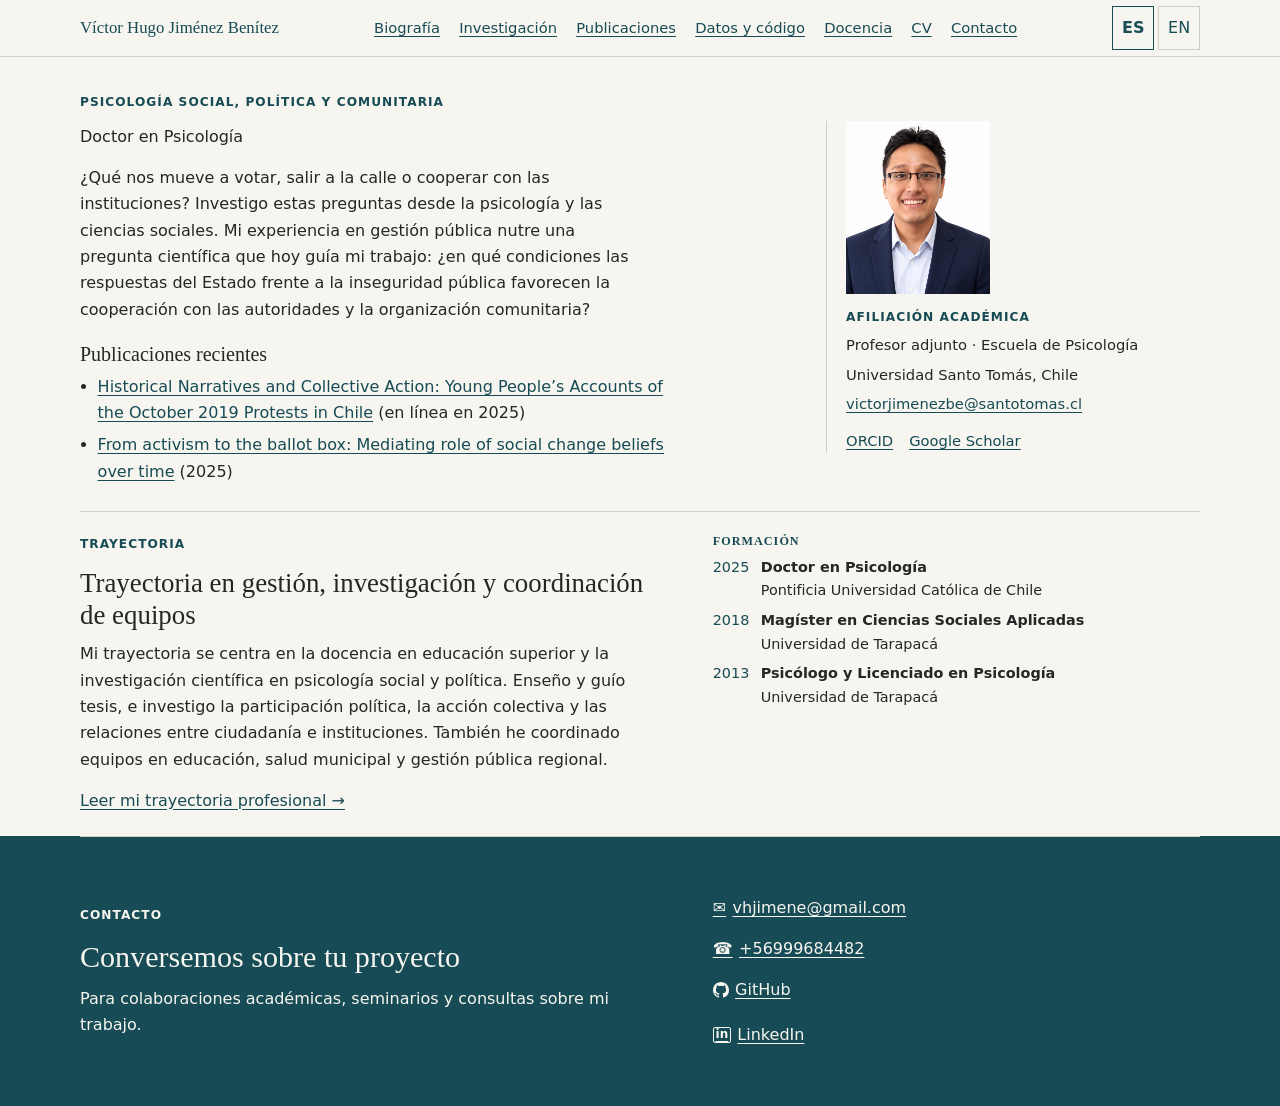
==== index.html @ 8263e939 "Reducir tamaño del título de trayectoria" ====
<!DOCTYPE html>
<html lang="es">

<head>
    <meta charset="UTF-8">

    <meta name="viewport"
        content="width=device-width, initial-scale=1.0">

    <meta name="description"
        content="Portafolio académico de Víctor Hugo Jiménez Benítez, Doctor en Psicología e investigador en Psicología Social, Política y Comunitaria.">

    <meta name="author"
        content="Víctor Hugo Jiménez Benítez">

    <meta name="keywords"
        content="psicología social, psicología política, psicología comunitaria, cambio social, acción colectiva, participación política, bienestar, métodos mixtos">

    <title>
        Víctor Hugo Jiménez Benítez | Portafolio académico
    </title>

    <link rel="stylesheet"
        href="styles.css?v=career-title">
</head>


<body class="biography">
<a class="skip" href="#inicio" data-i18n="skip">Saltar al contenido</a>
<header class="site-header">
    <div class="container header-inner">
        <a class="wordmark" href="#inicio">Víctor Hugo Jiménez Benítez</a>
        <button class="menu-toggle" type="button" aria-controls="site-nav" aria-expanded="false" data-i18n="menu">Menú</button>
        <nav id="site-nav" aria-label="Principal">
            <a href="#inicio" data-i18n="biography">Biografía</a>
            <a href="investigacion.html" data-i18n="research">Investigación</a>
            <a href="publicaciones.html" data-i18n="nav-publications">Publicaciones</a>
            <a href="datos.html" data-i18n="data">Datos y código</a>
            <a href="docencia.html" data-i18n="nav-teaching">Docencia</a>
            <a href="CV.pdf" data-i18n="download-cv">CV</a>
            <a href="#contacto" data-i18n="nav-contact">Contacto</a>
        </nav>
        <div class="language" aria-label="Idioma / Language">
            <button type="button" data-lang="es" aria-pressed="true" lang="es">ES</button>
            <button type="button" data-lang="en" aria-pressed="false" lang="en">EN</button>
        </div>
    </div>
</header>
<main>
<section id="inicio" class="hero">
    <div class="container hero-layout">
        <div>
            <h1 class="eyebrow" data-i18n="discipline">Psicología social, política y comunitaria</h1>
            <p data-i18n="education-phd">Doctor en Psicología</p>
            <p class="intro" data-i18n="intro">¿Qué nos mueve a votar, salir a la calle o cooperar con las instituciones? Investigo estas preguntas desde la psicología y las ciencias sociales. Mi experiencia en gestión pública nutre una pregunta científica que hoy guía mi trabajo: ¿en qué condiciones las respuestas del Estado frente a la inseguridad pública favorecen la cooperación con las autoridades y la organización comunitaria?</p>
            <section class="recent-publications" aria-labelledby="recent-title">
                <h2 id="recent-title" data-i18n="recent-publications">Publicaciones recientes</h2>
                <ul>
                    <li><a lang="en" href="https://doi.org/10.1002/casp.70205">Historical Narratives and Collective Action: Young People’s Accounts of the October 2019 Protests in Chile</a> <span data-i18n="first-online-2025">(en línea en 2025)</span></li>
                    <li><a lang="en" href="https://doi.org/10.3389/frsps.2025.1440638">From activism to the ballot box: Mediating role of social change beliefs over time</a> (2025)</li>
                </ul>
            </section>
        </div>
        <aside class="affiliation">
            <img class="profile-portrait" src="fotoprof2.png" alt="Víctor Hugo Jiménez Benítez" width="1146" height="1373">
            <p class="eyebrow" data-i18n="affiliation-label">Afiliación académica</p>
            <p data-i18n="affiliation-detail">Profesor adjunto · Escuela de Psicología</p>
            <p>Universidad Santo Tomás, Chile</p>
            <a class="affiliation-email" href="mailto:victorjimenezbe@santotomas.cl">victorjimenezbe@santotomas.cl</a>
            <ul class="academic-profiles">
                <li><a href="https://orcid.org/0000-0001-7363-8273">ORCID</a></li>
                <li><a href="https://scholar.google.com/citations?user=S_mA-D0AAAAJ">Google Scholar</a></li>
            </ul>
        </aside>
    </div>
</section>
<section id="trayectoria" class="container career-row">
    <div>
        <p class="eyebrow" data-i18n="nav-career">Trayectoria</p>
        <h2 data-i18n="career-heading">Trayectoria en gestión, investigación y coordinación de equipos</h2>
        <p data-i18n="career-summary">Mi trayectoria se centra en la docencia en educación superior y la investigación científica en psicología social y política. Enseño y guío tesis, e investigo la participación política, la acción colectiva y las relaciones entre ciudadanía e instituciones. También he coordinado equipos en educación, salud municipal y gestión pública regional.</p>
        <a href="trayectoria.html" data-i18n="career-more">Leer mi trayectoria profesional →</a>
    </div>
    <div>
        <h3 class="eyebrow" data-i18n="education">Formación</h3>
        <ol class="education-list">
            <li><time datetime="2025">2025</time><div><strong data-i18n="education-phd">Doctor en Psicología</strong><br>Pontificia Universidad Católica de Chile</div></li>
            <li><time datetime="2018">2018</time><div><strong data-i18n="education-ma">Magíster en Ciencias Sociales Aplicadas</strong><br>Universidad de Tarapacá</div></li>
            <li><time datetime="2013">2013</time><div><strong data-i18n="education-ba">Psicólogo y Licenciado en Psicología</strong><br>Universidad de Tarapacá</div></li>
        </ol>
    </div>
</section>
<section id="contacto" class="home-contact">
    <div class="container contact-row">
        <div>
            <p class="eyebrow" data-i18n="nav-contact">Contacto</p>
            <h2 data-i18n="contact-heading">Conversemos sobre tu proyecto</h2>
            <p data-i18n="contact-summary">Para colaboraciones académicas, seminarios y consultas sobre mi trabajo.</p>
        </div>
        <div>
            <p><a class="contact-method" href="mailto:vhjimene@gmail.com"><span aria-hidden="true">✉︎</span> vhjimene@gmail.com</a></p>
            <p><a class="contact-method" href="tel:+56999684482"><span aria-hidden="true">☎︎</span> +56999684482</a></p>
            <p><a class="contact-method" href="https://github.com/vhjimene"><svg aria-hidden="true" width="16" height="16" viewBox="0 0 16 16" fill="currentColor"><path d="M8 0C3.58 0 0 3.58 0 8c0 3.54 2.29 6.53 5.47 7.59.4.07.55-.17.55-.38 0-.19-.01-.82-.01-1.49-2.01.37-2.53-.49-2.69-.94-.09-.23-.48-.94-.82-1.13-.28-.15-.68-.52-.01-.53.63-.01 1.08.58 1.23.82.72 1.21 1.87.87 2.33.66.07-.52.28-.87.51-1.07-1.78-.2-3.64-.89-3.64-3.95 0-.87.31-1.59.82-2.15-.08-.2-.36-1.02.08-2.12 0 0 .67-.21 2.2.82a7.65 7.65 0 0 1 4 0c1.53-1.04 2.2-.82 2.2-.82.44 1.1.16 1.92.08 2.12.51.56.82 1.27.82 2.15 0 3.07-1.87 3.75-3.65 3.95.29.25.54.73.54 1.48 0 1.07-.01 1.93-.01 2.2 0 .21.15.46.55.38A8.01 8.01 0 0 0 16 8c0-4.42-3.58-8-8-8Z"/></svg> GitHub</a></p>
            <p><a class="contact-method" href="https://www.linkedin.com/in/victorjimenezbenitez/"><span class="linkedin-mark" aria-hidden="true">in</span> LinkedIn</a></p>
        </div>
    </div>
</section>
</main>
    <script src="translations.js?v=03b9203"></script>
    <script src="script.js"></script>

</body>

</html>
---- styles.css ----
:root {
    color-scheme: light;
    --paper: #f7f5ef;
    --ink: #232725;
    --accent: #174b55;
    --rule: #cccfc4;
    --serif: Georgia, "Times New Roman", serif;
    --sans: system-ui, sans-serif;
}
*, *::before, *::after { box-sizing: border-box; }
body { margin: 0; background: var(--paper); color: var(--ink); font: 1rem/1.65 var(--sans); }
.container { width: min(70rem, calc(100% - 2.5rem)); margin-inline: auto; }
h1, h2, h3, h4 { font-family: var(--serif); font-weight: 400; line-height: 1.18; margin: 0 0 .6em; }
h1 { font-size: clamp(2.65rem, 6.6vw, 5.35rem); letter-spacing: -.045em; }
h2 { font-size: clamp(1.85rem, 4vw, 2.65rem); }
h3, h4 { font-size: clamp(1.2rem, 2vw, 1.55rem); }
p { margin: 0 0 .9rem; max-width: 70ch; }
a { color: var(--accent); text-underline-offset: .19em; overflow-wrap: anywhere; }
a:hover { text-decoration-thickness: .14em; }
:focus-visible { outline: 2px solid var(--accent); outline-offset: 4px; }
button { font: inherit; color: var(--accent); background: transparent; border: 1px solid var(--rule); cursor: pointer; }
.skip { position: absolute; inset: .5rem auto auto .5rem; transform: translateY(-160%); padding: .5rem; background: var(--paper); }
.skip:focus { transform: none; }
.site-header { border-bottom: 1px solid var(--rule); }
.header-inner { display: flex; align-items: center; justify-content: space-between; gap: 1rem; min-height: 4.25rem; }
.wordmark { font-family: var(--serif); font-size: 1.45rem; text-decoration: none; }
#site-nav { display: flex; flex-wrap: wrap; gap: .45rem 1.2rem; font-size: .92rem; }
.language { display: flex; gap: .25rem; }
.language button, .menu-toggle { padding: .2rem .55rem; min-height: 2.75rem; }
.language [aria-pressed="true"] { border-color: var(--accent); font-weight: 700; }
.menu-toggle { display: none; }
.hero { padding-block: clamp(1.8rem, 4vw, 3.5rem) clamp(1.6rem, 3vw, 2.5rem); }
.hero-layout { display: grid; grid-template-columns: minmax(0, 65fr) minmax(0, 35fr); align-items: start; gap: clamp(1.25rem, 4vw, 3.5rem); }
.eyebrow { color: var(--accent); font-size: .76rem; font-weight: 700; letter-spacing: .085em; text-transform: uppercase; }
.intro { font-size: clamp(1.06rem, 2vw, 1.24rem); max-width: 55ch; }
.actions { display: flex; align-items: center; flex-wrap: wrap; gap: .8rem 1.35rem; margin-top: 1.5rem; }
.primary { background: var(--accent); color: var(--paper); padding: .65rem 1rem; text-decoration: none; }
.primary:hover { text-decoration: underline; }
.affiliation { border-left: 1px solid var(--rule); margin-top: 2.15rem; padding-left: 1.2rem; font-size: .92rem; }
.affiliation p { margin-bottom: .35rem; }
.profile-portrait { display: block; width: min(100%, 9rem); height: auto; margin-bottom: .85rem; }
.affiliation-email { display: inline-block; max-width: 100%; }
.academic-profiles { display: flex; flex-wrap: wrap; gap: .35rem 1rem; list-style: none; margin: .75rem 0 0; padding: 0; }
.selected { border-top: 1px solid var(--rule); padding-block: 1.4rem 1.75rem; }
.selected-layout { display: grid; grid-template-columns: repeat(2, minmax(0, 1fr)); gap: clamp(1.25rem, 3vw, 2.5rem); }
.selected-layout article + article { border-left: 1px solid var(--rule); padding-left: clamp(1.25rem, 3vw, 2.5rem); }
main > section:not(.hero):not(.selected) > .container { border-top: 1px solid var(--rule); padding-block: clamp(2rem, 5vw, 3.6rem); }
.experience-item, .bibliography li { max-width: 46rem; padding-block: 1rem; border-top: 1px solid var(--rule); }
.bibliography { padding-left: 1.3rem; }
.bibliography li { padding-left: .45rem; }
.contact-links { display: flex; flex-wrap: wrap; gap: .6rem 1.25rem; }
.contact-link .icon { display: none; }
.footer { border-top: 1px solid var(--rule); padding-block: 1.25rem; font-size: .85rem; }
.detail { padding-block: 2.5rem; max-width: 48rem; }
.detail h1 { font-size: clamp(2.2rem, 5vw, 4rem); }
.detail .eyebrow, .detail h2 { margin-top: 1.65rem; }
@media (max-width: 50rem) {
    .header-inner { flex-wrap: wrap; padding-block: .55rem; }
    .menu-ready .menu-toggle { display: block; margin-left: auto; }
    #site-nav { order: 1; width: 100%; gap: .35rem 1rem; }
    #site-nav a { display: inline-block; padding-block: .35rem; }
    .menu-ready #site-nav:not(.open) { display: none; }
}
@media (max-width: 43rem) {
    .hero-layout, .selected-layout { grid-template-columns: 1fr; gap: 1.25rem; }
    .affiliation { margin-top: 0; padding-left: .9rem; }
    .selected-layout article + article { border-left: 0; border-top: 1px solid var(--rule); padding: 1.25rem 0 0; }
}

/* Compact biography landing page */
.biography .header-inner { min-height: 3.5rem; }
.wordmark { font-size: 1.05rem; white-space: nowrap; }
.biography .hero { padding-block: clamp(1.6rem, 3vw, 2.75rem) 1.6rem; }
.biography h1 { font-size: clamp(2rem, 3.6vw, 3.4rem); margin-bottom: .35em; }
.biography h2 { font-size: clamp(1.55rem, 2.35vw, 2.2rem); margin-bottom: .35em; }
.biography .intro { font-size: 1rem; }
.biography .actions { margin-top: .85rem; }
.biography .affiliation { margin-top: 1.6rem; }
.career-row, .contact-row { display: grid; grid-template-columns: minmax(0, 1.2fr) minmax(0, 1fr); gap: clamp(1rem, 4vw, 3rem); padding-block: 1.4rem; }
.career-row { border-top: 1px solid var(--rule); }
.career-row h2 { font-size: clamp(1.4rem, 2.1vw, 1.95rem); }
.education-list { list-style: none; padding: 0; margin: 0; font-size: .9rem; }
.education-list li { display: grid; grid-template-columns: 3rem 1fr; margin-bottom: .35rem; }
.education-list time { color: var(--accent); }
.home-contact { background: var(--accent); color: var(--paper); }
.home-contact a, .home-contact .eyebrow { color: var(--paper); }
.home-contact a:focus-visible { outline-color: var(--paper); }
.contact-method { display: inline-flex; align-items: center; gap: .4em; }
.linkedin-mark { border: 1px solid currentColor; border-radius: 2px; padding: 0 .15em; font-size: .75em; font-weight: 700; line-height: 1.15; }
.home-contact .contact-row { align-items: center; }
.home-contact p:last-child, .career-row p:last-child { margin-bottom: 0; }
.research-content > section { padding-block: 1.5rem; border-top: 1px solid var(--rule); }
.research-content > section > .container { width: 100%; }
@media (max-width: 43rem) {
    .career-row, .contact-row { grid-template-columns: 1fr; }
    .biography .affiliation { margin-top: 0; }
}
.biography h1.eyebrow { font-family: var(--sans); font-size: .76rem; font-weight: 700; letter-spacing: .085em; margin-bottom: .9rem; }
.biography .recent-publications { margin-top: 1.25rem; max-width: 60ch; }
.biography .recent-publications h2 { font-size: 1.25rem; }
.recent-publications ul { padding-left: 1.1rem; margin-block: .4rem 0; }
.recent-publications li + li { margin-top: .35rem; }
.career-narrative h1 { margin-top: .65rem; font-size: clamp(1.9rem, 3.6vw, 2.75rem); text-align: left; }
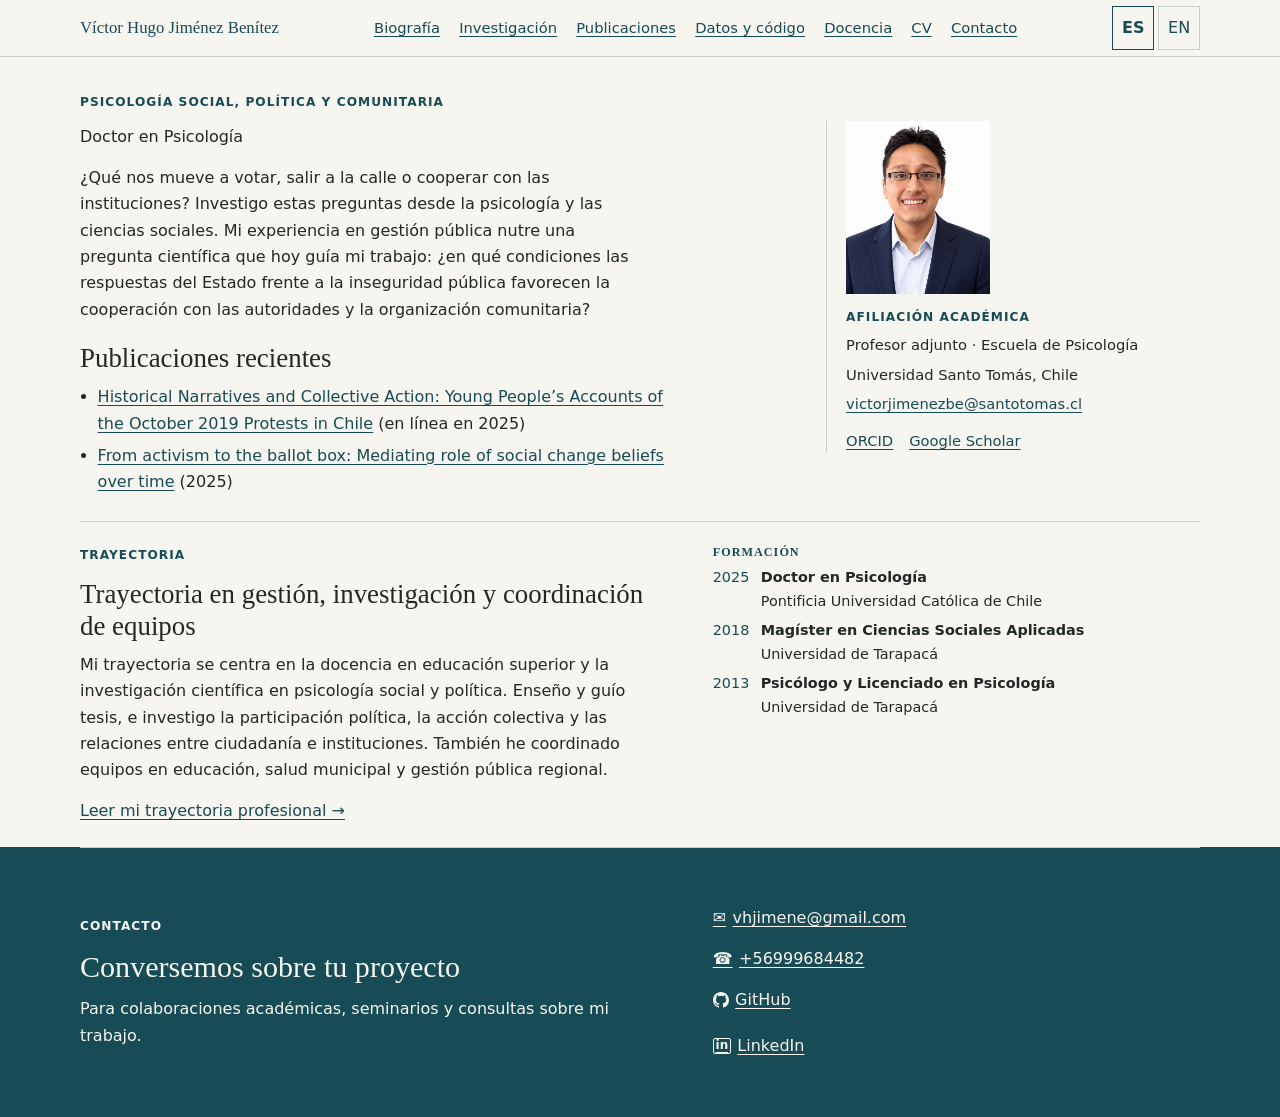
==== commit 72263078: "Igualar tamaños de títulos de portada" ====
--- a/index.html
+++ b/index.html
@@ -21,7 +21,7 @@
     </title>
 
     <link rel="stylesheet"
-        href="styles.css?v=career-title">
+        href="styles.css?v=section-titles">
 </head>
 
 
--- a/styles.css
+++ b/styles.css
@@ -78,7 +78,7 @@
 .biography .affiliation { margin-top: 1.6rem; }
 .career-row, .contact-row { display: grid; grid-template-columns: minmax(0, 1.2fr) minmax(0, 1fr); gap: clamp(1rem, 4vw, 3rem); padding-block: 1.4rem; }
 .career-row { border-top: 1px solid var(--rule); }
-.career-row h2 { font-size: clamp(1.4rem, 2.1vw, 1.95rem); }
+.career-row h2, .biography .recent-publications h2 { font-size: clamp(1.4rem, 2.1vw, 1.95rem); }
 .education-list { list-style: none; padding: 0; margin: 0; font-size: .9rem; }
 .education-list li { display: grid; grid-template-columns: 3rem 1fr; margin-bottom: .35rem; }
 .education-list time { color: var(--accent); }
@@ -97,7 +97,6 @@
 }
 .biography h1.eyebrow { font-family: var(--sans); font-size: .76rem; font-weight: 700; letter-spacing: .085em; margin-bottom: .9rem; }
 .biography .recent-publications { margin-top: 1.25rem; max-width: 60ch; }
-.biography .recent-publications h2 { font-size: 1.25rem; }
 .recent-publications ul { padding-left: 1.1rem; margin-block: .4rem 0; }
 .recent-publications li + li { margin-top: .35rem; }
 .career-narrative h1 { margin-top: .65rem; font-size: clamp(1.9rem, 3.6vw, 2.75rem); text-align: left; }
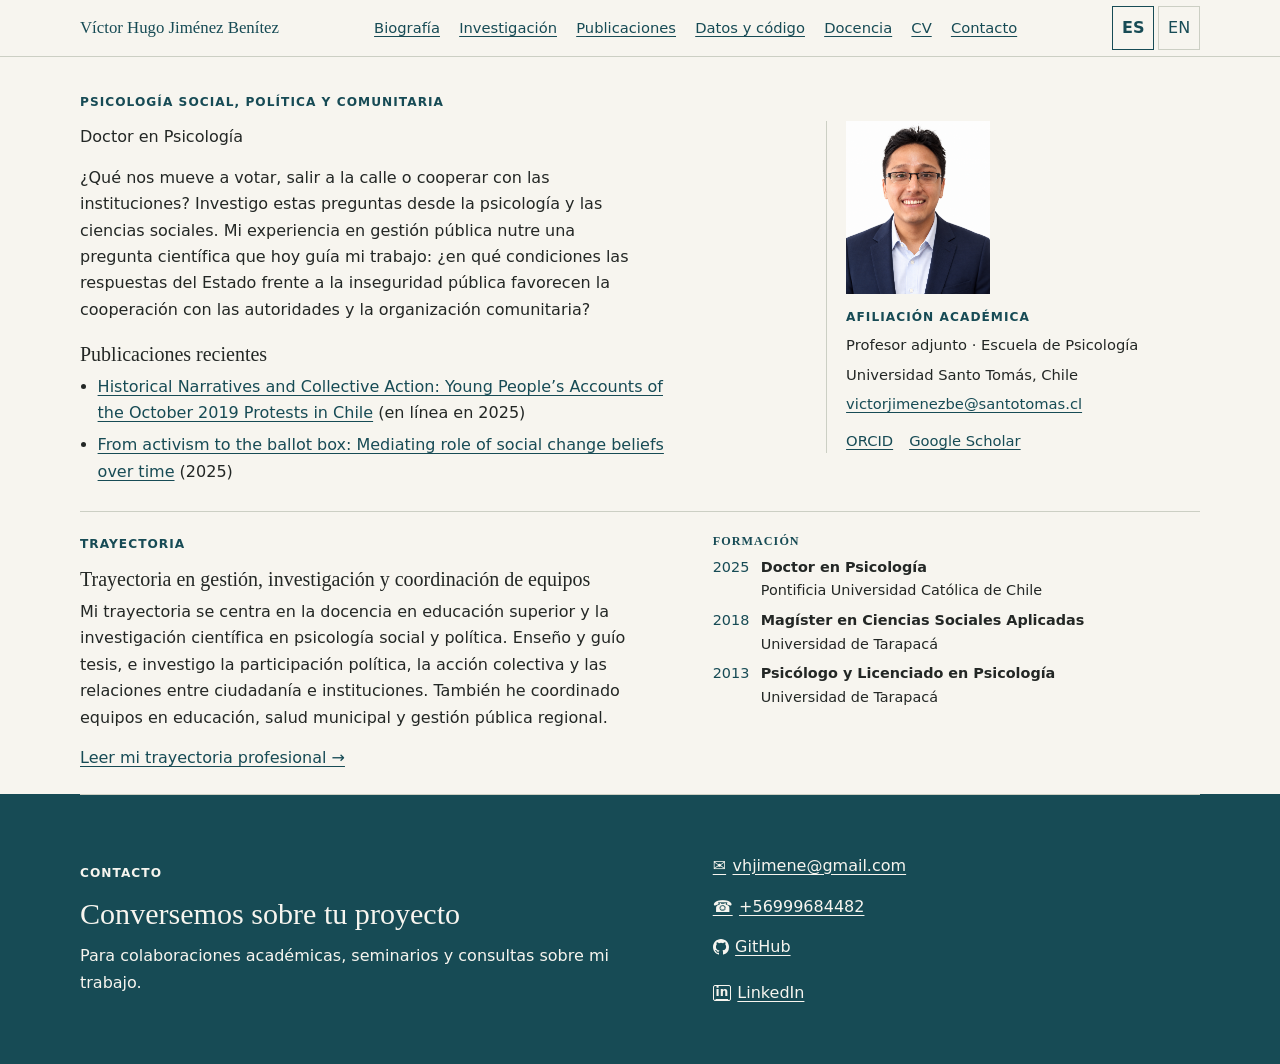
==== commit 3cf88dc4: "Reducir ambos encabezados a 1.25 rem" ====
--- a/index.html
+++ b/index.html
@@ -21,7 +21,7 @@
     </title>
 
     <link rel="stylesheet"
-        href="styles.css?v=section-titles">
+        href="styles.css?v=section-titles-125">
 </head>
 
 
--- a/styles.css
+++ b/styles.css
@@ -78,7 +78,7 @@
 .biography .affiliation { margin-top: 1.6rem; }
 .career-row, .contact-row { display: grid; grid-template-columns: minmax(0, 1.2fr) minmax(0, 1fr); gap: clamp(1rem, 4vw, 3rem); padding-block: 1.4rem; }
 .career-row { border-top: 1px solid var(--rule); }
-.career-row h2, .biography .recent-publications h2 { font-size: clamp(1.4rem, 2.1vw, 1.95rem); }
+.career-row h2, .biography .recent-publications h2 { font-size: 1.25rem; }
 .education-list { list-style: none; padding: 0; margin: 0; font-size: .9rem; }
 .education-list li { display: grid; grid-template-columns: 3rem 1fr; margin-bottom: .35rem; }
 .education-list time { color: var(--accent); }
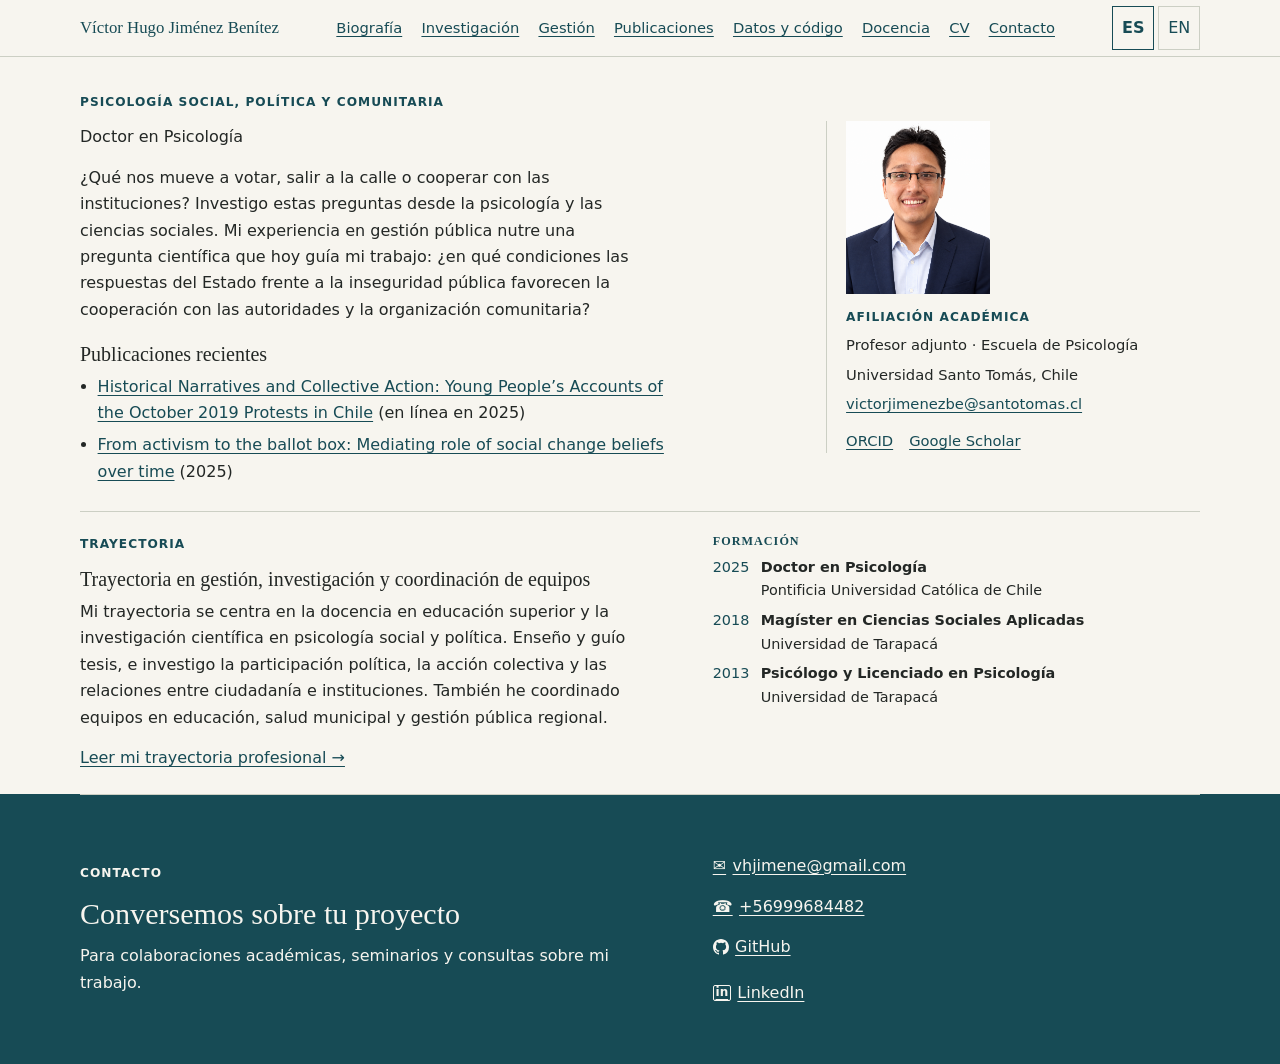
==== commit ed13b649: "Separar gestión e investigación y actualizar contenidos" ====
--- a/index.html
+++ b/index.html
@@ -34,6 +34,7 @@
         <nav id="site-nav" aria-label="Principal">
             <a href="#inicio" data-i18n="biography">Biografía</a>
             <a href="investigacion.html" data-i18n="research">Investigación</a>
+            <a href="gestion.html" data-i18n="nav-management">Gestión</a>
             <a href="publicaciones.html" data-i18n="nav-publications">Publicaciones</a>
             <a href="datos.html" data-i18n="data">Datos y código</a>
             <a href="docencia.html" data-i18n="nav-teaching">Docencia</a>
@@ -106,7 +107,7 @@
     </div>
 </section>
 </main>
-    <script src="translations.js?v=03b9203"></script>
+    <script src="translations.js?v=gestion-20261103"></script>
     <script src="script.js"></script>
 
 </body>
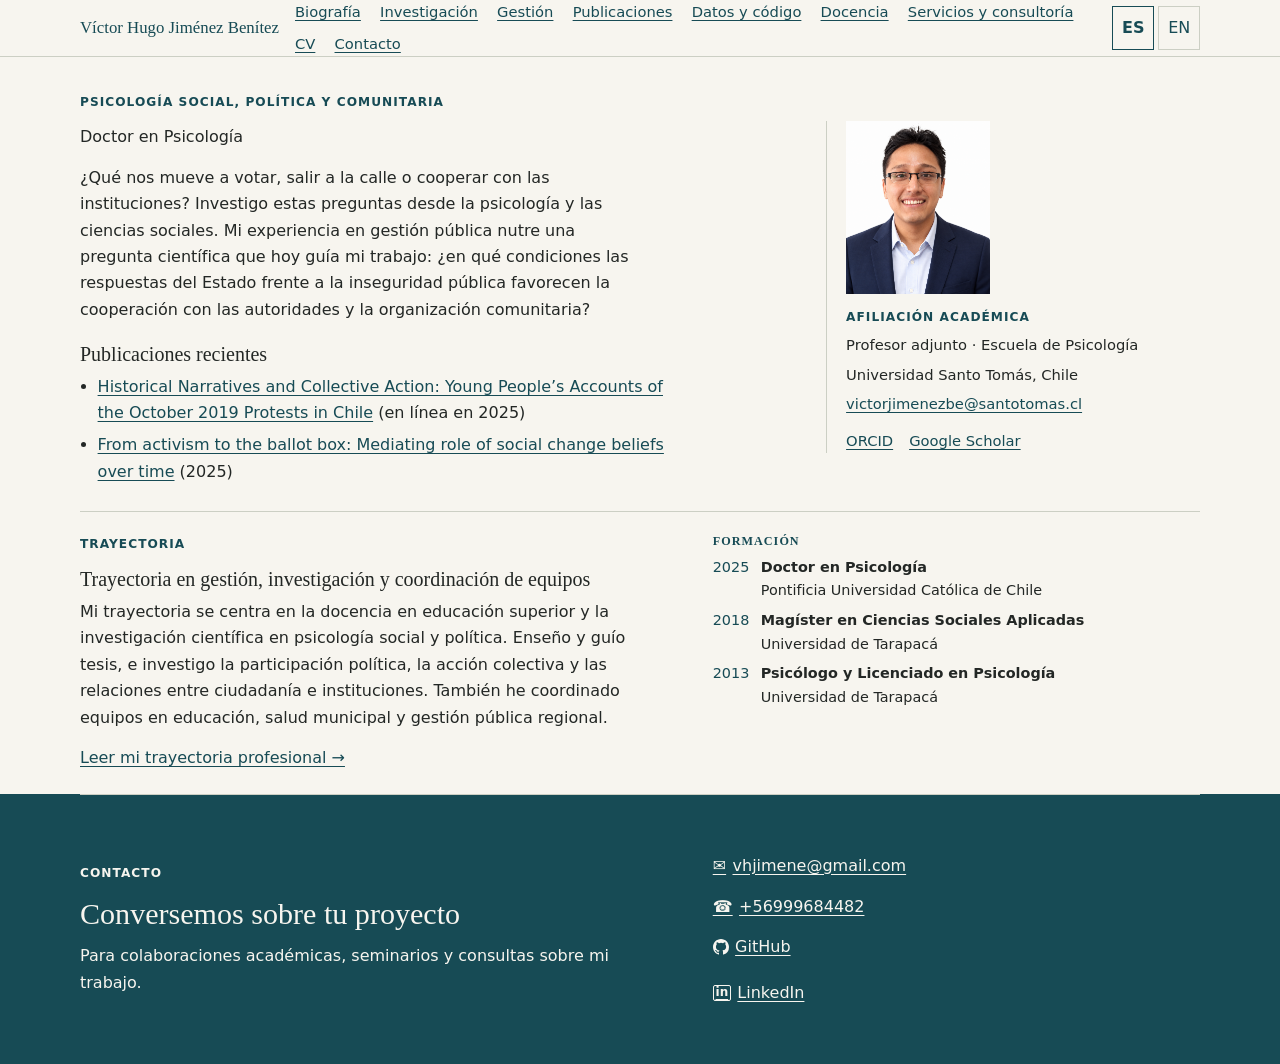
==== commit f2462d61: "Añadir Servicios y consultoría" ====
--- a/index.html
+++ b/index.html
@@ -38,6 +38,7 @@
             <a href="publicaciones.html" data-i18n="nav-publications">Publicaciones</a>
             <a href="datos.html" data-i18n="data">Datos y código</a>
             <a href="docencia.html" data-i18n="nav-teaching">Docencia</a>
+            <a href="servicios.html" data-i18n="nav-services">Servicios y consultoría</a>
             <a href="CV.pdf" data-i18n="download-cv">CV</a>
             <a href="#contacto" data-i18n="nav-contact">Contacto</a>
         </nav>
@@ -107,7 +108,7 @@
     </div>
 </section>
 </main>
-    <script src="translations.js?v=gestion-20261103"></script>
+    <script src="translations.js?v=servicios-20261103"></script>
     <script src="script.js"></script>
 
 </body>
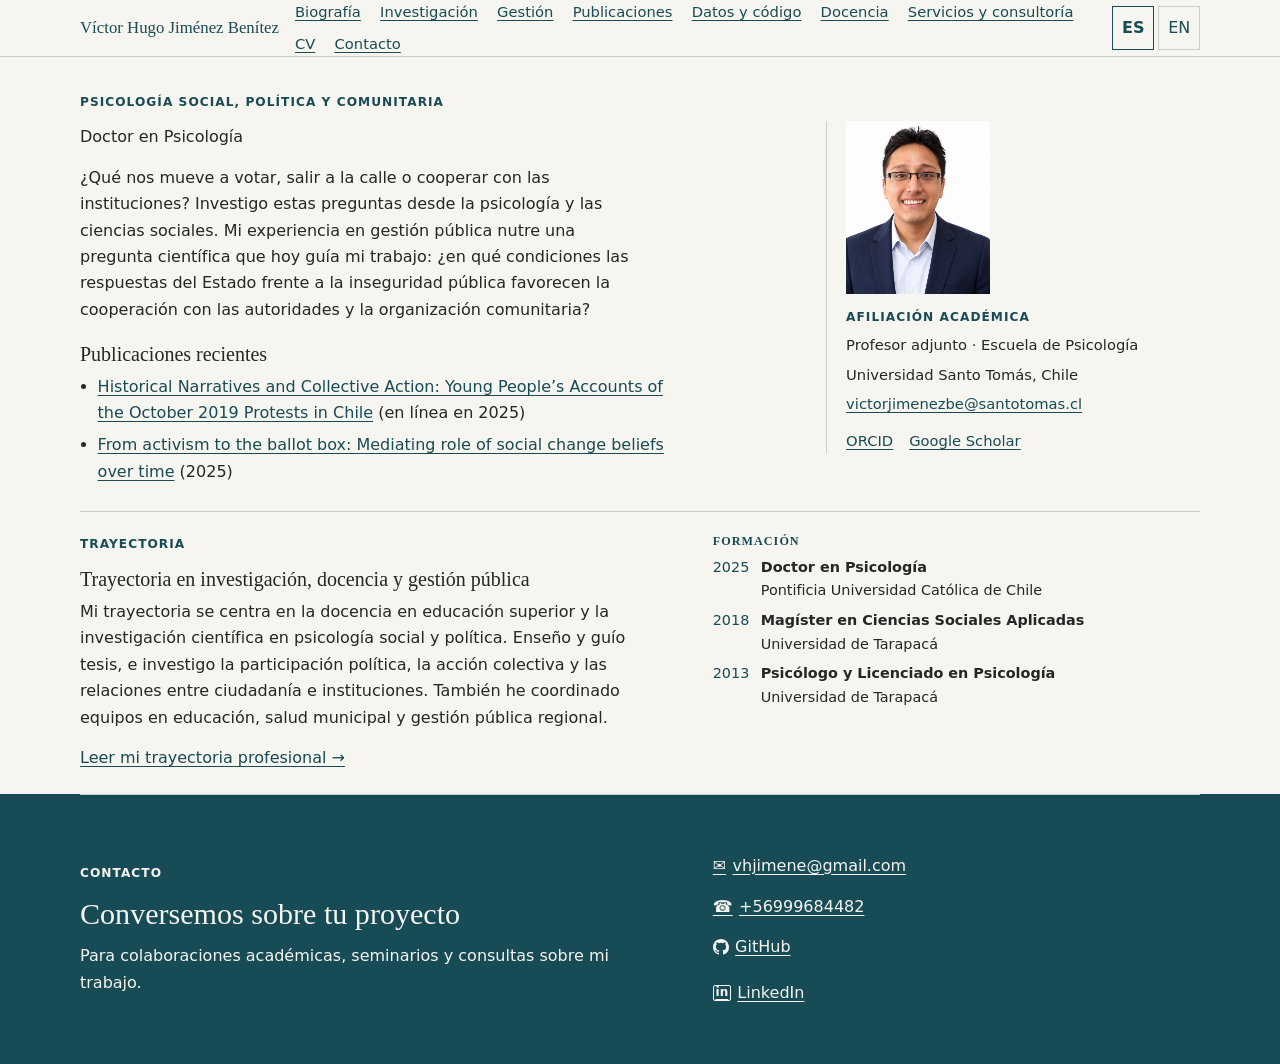
==== commit 2a1d47b4: "Actualizar relato de trayectoria" ====
--- a/index.html
+++ b/index.html
@@ -79,7 +79,7 @@
 <section id="trayectoria" class="container career-row">
     <div>
         <p class="eyebrow" data-i18n="nav-career">Trayectoria</p>
-        <h2 data-i18n="career-heading">Trayectoria en gestión, investigación y coordinación de equipos</h2>
+        <h2 data-i18n="career-heading">Trayectoria en investigación, docencia y gestión pública</h2>
         <p data-i18n="career-summary">Mi trayectoria se centra en la docencia en educación superior y la investigación científica en psicología social y política. Enseño y guío tesis, e investigo la participación política, la acción colectiva y las relaciones entre ciudadanía e instituciones. También he coordinado equipos en educación, salud municipal y gestión pública regional.</p>
         <a href="trayectoria.html" data-i18n="career-more">Leer mi trayectoria profesional →</a>
     </div>
@@ -108,7 +108,7 @@
     </div>
 </section>
 </main>
-    <script src="translations.js?v=servicios-20261103"></script>
+    <script src="translations.js?v=trayectoria-20261103"></script>
     <script src="script.js"></script>
 
 </body>
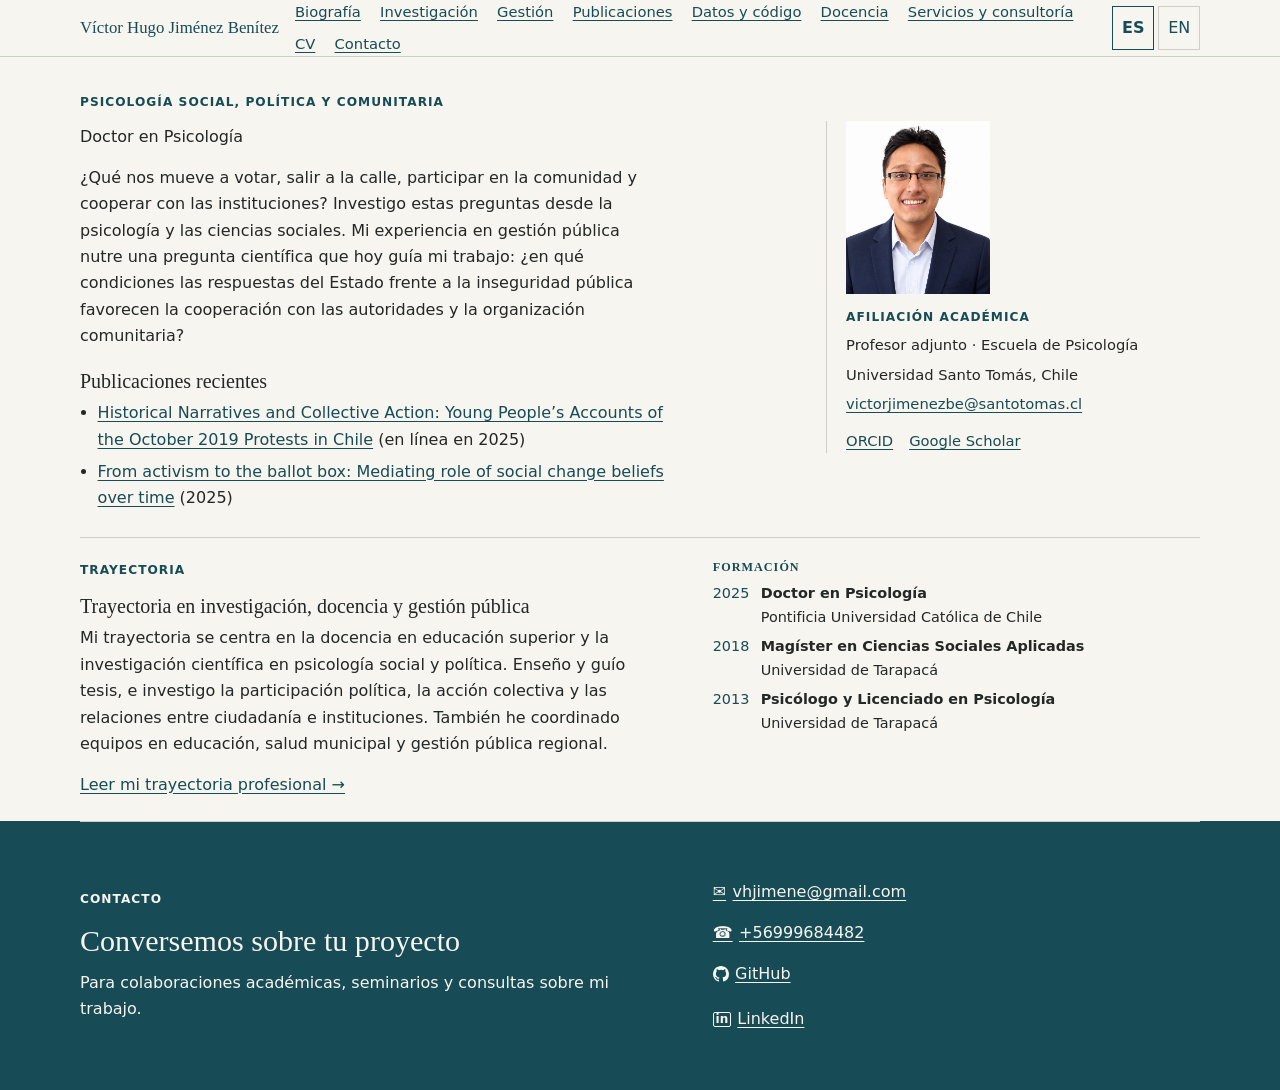
==== commit 541917f8: "Actualizar pregunta de apertura" ====
--- a/index.html
+++ b/index.html
@@ -54,7 +54,7 @@
         <div>
             <h1 class="eyebrow" data-i18n="discipline">Psicología social, política y comunitaria</h1>
             <p data-i18n="education-phd">Doctor en Psicología</p>
-            <p class="intro" data-i18n="intro">¿Qué nos mueve a votar, salir a la calle o cooperar con las instituciones? Investigo estas preguntas desde la psicología y las ciencias sociales. Mi experiencia en gestión pública nutre una pregunta científica que hoy guía mi trabajo: ¿en qué condiciones las respuestas del Estado frente a la inseguridad pública favorecen la cooperación con las autoridades y la organización comunitaria?</p>
+            <p class="intro" data-i18n="intro">¿Qué nos mueve a votar, salir a la calle, participar en la comunidad y cooperar con las instituciones? Investigo estas preguntas desde la psicología y las ciencias sociales. Mi experiencia en gestión pública nutre una pregunta científica que hoy guía mi trabajo: ¿en qué condiciones las respuestas del Estado frente a la inseguridad pública favorecen la cooperación con las autoridades y la organización comunitaria?</p>
             <section class="recent-publications" aria-labelledby="recent-title">
                 <h2 id="recent-title" data-i18n="recent-publications">Publicaciones recientes</h2>
                 <ul>
@@ -108,7 +108,7 @@
     </div>
 </section>
 </main>
-    <script src="translations.js?v=trayectoria-20261103"></script>
+    <script src="translations.js?v=participacion-comunitaria"></script>
     <script src="script.js"></script>
 
 </body>
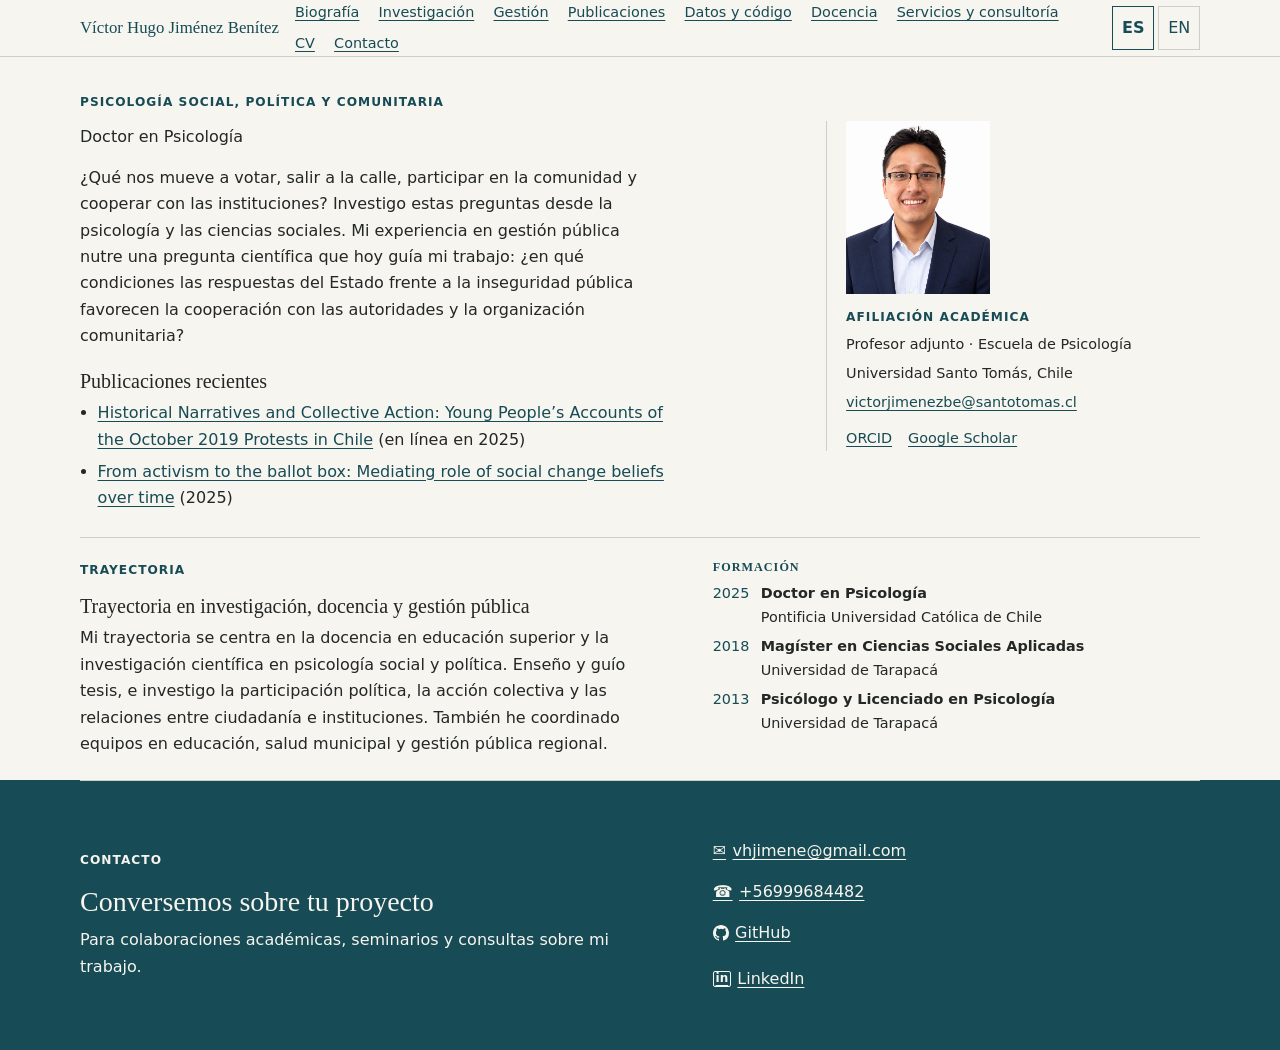
==== commit 588841dc: "Actualizar diseño y retirar trayectoria detallada del sitio" ====
--- a/index.html
+++ b/index.html
@@ -21,7 +21,7 @@
     </title>
 
     <link rel="stylesheet"
-        href="styles.css?v=section-titles-125">
+        href="styles.css?v=tipografia-20261104">
 </head>
 
 
@@ -81,7 +81,6 @@
         <p class="eyebrow" data-i18n="nav-career">Trayectoria</p>
         <h2 data-i18n="career-heading">Trayectoria en investigación, docencia y gestión pública</h2>
         <p data-i18n="career-summary">Mi trayectoria se centra en la docencia en educación superior y la investigación científica en psicología social y política. Enseño y guío tesis, e investigo la participación política, la acción colectiva y las relaciones entre ciudadanía e instituciones. También he coordinado equipos en educación, salud municipal y gestión pública regional.</p>
-        <a href="trayectoria.html" data-i18n="career-more">Leer mi trayectoria profesional →</a>
     </div>
     <div>
         <h3 class="eyebrow" data-i18n="education">Formación</h3>
--- a/styles.css
+++ b/styles.css
@@ -1,5 +1,9 @@
 :root {
     color-scheme: light;
+    --type-page: clamp(1.9rem, 1.5rem + 1.5vw, 2.75rem);
+    --type-section: clamp(1.4rem, 1.25rem + .65vw, 1.75rem);
+    --type-subsection: 1.25rem;
+    --type-small: .9rem;
     --paper: #f7f5ef;
     --ink: #232725;
     --accent: #174b55;
@@ -11,9 +15,9 @@
 body { margin: 0; background: var(--paper); color: var(--ink); font: 1rem/1.65 var(--sans); }
 .container { width: min(70rem, calc(100% - 2.5rem)); margin-inline: auto; }
 h1, h2, h3, h4 { font-family: var(--serif); font-weight: 400; line-height: 1.18; margin: 0 0 .6em; }
-h1 { font-size: clamp(2.65rem, 6.6vw, 5.35rem); letter-spacing: -.045em; }
-h2 { font-size: clamp(1.85rem, 4vw, 2.65rem); }
-h3, h4 { font-size: clamp(1.2rem, 2vw, 1.55rem); }
+h1 { font-size: var(--type-page); letter-spacing: -.045em; }
+h2 { font-size: var(--type-section); }
+h3, h4 { font-size: var(--type-subsection); }
 p { margin: 0 0 .9rem; max-width: 70ch; }
 a { color: var(--accent); text-underline-offset: .19em; overflow-wrap: anywhere; }
 a:hover { text-decoration-thickness: .14em; }
@@ -24,7 +28,7 @@
 .site-header { border-bottom: 1px solid var(--rule); }
 .header-inner { display: flex; align-items: center; justify-content: space-between; gap: 1rem; min-height: 4.25rem; }
 .wordmark { font-family: var(--serif); font-size: 1.45rem; text-decoration: none; }
-#site-nav { display: flex; flex-wrap: wrap; gap: .45rem 1.2rem; font-size: .92rem; }
+#site-nav { display: flex; flex-wrap: wrap; gap: .45rem 1.2rem; font-size: var(--type-small); }
 .language { display: flex; gap: .25rem; }
 .language button, .menu-toggle { padding: .2rem .55rem; min-height: 2.75rem; }
 .language [aria-pressed="true"] { border-color: var(--accent); font-weight: 700; }
@@ -36,7 +40,7 @@
 .actions { display: flex; align-items: center; flex-wrap: wrap; gap: .8rem 1.35rem; margin-top: 1.5rem; }
 .primary { background: var(--accent); color: var(--paper); padding: .65rem 1rem; text-decoration: none; }
 .primary:hover { text-decoration: underline; }
-.affiliation { border-left: 1px solid var(--rule); margin-top: 2.15rem; padding-left: 1.2rem; font-size: .92rem; }
+.affiliation { border-left: 1px solid var(--rule); margin-top: 2.15rem; padding-left: 1.2rem; font-size: var(--type-small); }
 .affiliation p { margin-bottom: .35rem; }
 .profile-portrait { display: block; width: min(100%, 9rem); height: auto; margin-bottom: .85rem; }
 .affiliation-email { display: inline-block; max-width: 100%; }
@@ -52,7 +56,6 @@
 .contact-link .icon { display: none; }
 .footer { border-top: 1px solid var(--rule); padding-block: 1.25rem; font-size: .85rem; }
 .detail { padding-block: 2.5rem; max-width: 48rem; }
-.detail h1 { font-size: clamp(2.2rem, 5vw, 4rem); }
 .detail .eyebrow, .detail h2 { margin-top: 1.65rem; }
 @media (max-width: 50rem) {
     .header-inner { flex-wrap: wrap; padding-block: .55rem; }
@@ -71,15 +74,14 @@
 .biography .header-inner { min-height: 3.5rem; }
 .wordmark { font-size: 1.05rem; white-space: nowrap; }
 .biography .hero { padding-block: clamp(1.6rem, 3vw, 2.75rem) 1.6rem; }
-.biography h1 { font-size: clamp(2rem, 3.6vw, 3.4rem); margin-bottom: .35em; }
-.biography h2 { font-size: clamp(1.55rem, 2.35vw, 2.2rem); margin-bottom: .35em; }
+.biography h2 { margin-bottom: .35em; }
 .biography .intro { font-size: 1rem; }
 .biography .actions { margin-top: .85rem; }
 .biography .affiliation { margin-top: 1.6rem; }
 .career-row, .contact-row { display: grid; grid-template-columns: minmax(0, 1.2fr) minmax(0, 1fr); gap: clamp(1rem, 4vw, 3rem); padding-block: 1.4rem; }
 .career-row { border-top: 1px solid var(--rule); }
-.career-row h2, .biography .recent-publications h2 { font-size: 1.25rem; }
-.education-list { list-style: none; padding: 0; margin: 0; font-size: .9rem; }
+.career-row h2, .biography .recent-publications h2 { font-size: var(--type-subsection); }
+.education-list { list-style: none; padding: 0; margin: 0; font-size: var(--type-small); }
 .education-list li { display: grid; grid-template-columns: 3rem 1fr; margin-bottom: .35rem; }
 .education-list time { color: var(--accent); }
 .home-contact { background: var(--accent); color: var(--paper); }
@@ -99,4 +101,18 @@
 .biography .recent-publications { margin-top: 1.25rem; max-width: 60ch; }
 .recent-publications ul { padding-left: 1.1rem; margin-block: .4rem 0; }
 .recent-publications li + li { margin-top: .35rem; }
-.career-narrative h1 { margin-top: .65rem; font-size: clamp(1.9rem, 3.6vw, 2.75rem); text-align: left; }
+.career-narrative h1 { margin-top: .65rem; text-align: left; }
+.teaching-period { color: var(--accent); font-size: var(--type-small); font-variant-numeric: tabular-nums; white-space: nowrap; }
+
+.research-page { padding-block: clamp(1.5rem, 4vw, 3rem); }
+.research-profile { max-width: 70ch; }
+.research-group { border-top: 1px solid var(--rule); padding-block: 1.4rem; }
+.research-grid { display: grid; grid-template-columns: repeat(auto-fit, minmax(min(100%, 17rem), 1fr)); gap: 1rem 2rem; }
+.research-entry p { margin-bottom: .4rem; }
+.research-meta { color: var(--accent); font-size: var(--type-small); font-variant-numeric: tabular-nums; }
+
+.service-row { display: grid; grid-template-columns: minmax(0, 1fr) minmax(0, 2fr); gap: .5rem clamp(1rem, 4vw, 3rem); }
+.service-row p:last-child { margin-bottom: 0; }
+@media (max-width: 43rem) {
+    .service-row { grid-template-columns: 1fr; }
+}
